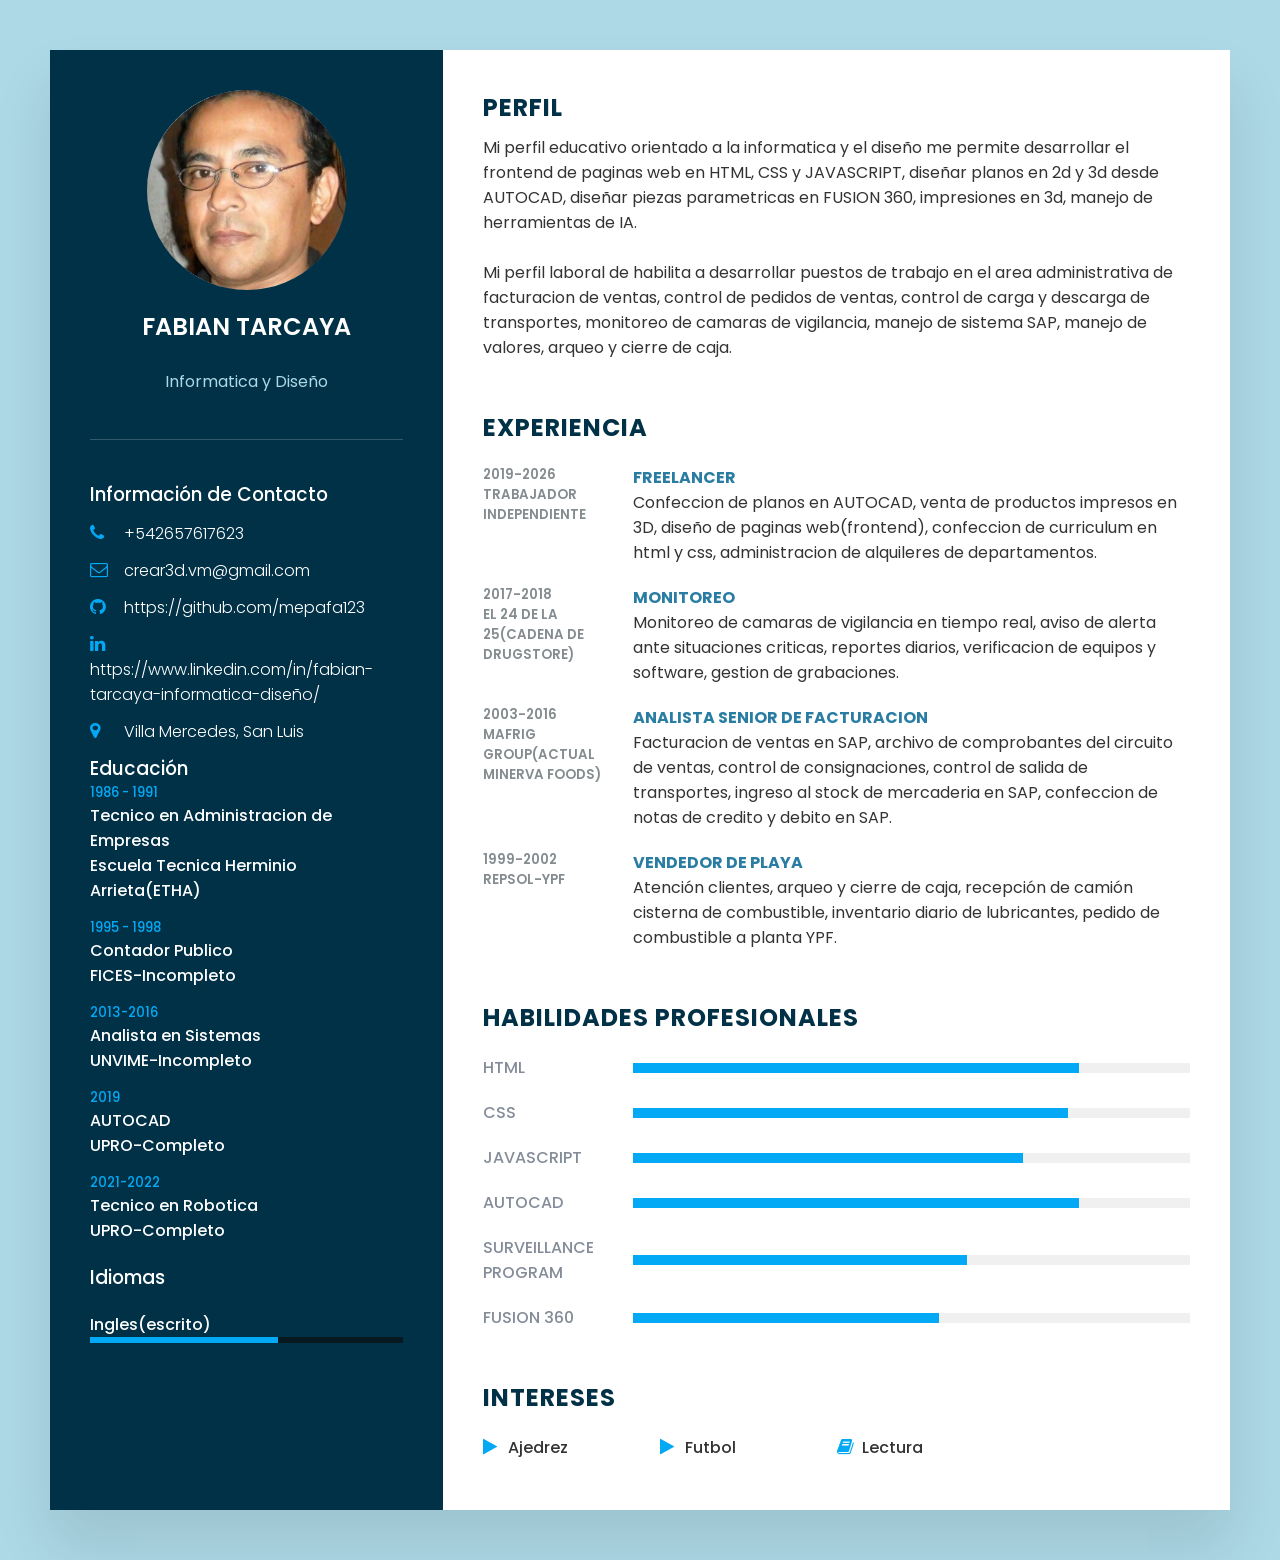
==== index.html @ 3ef65f1b "Rename cvprueba2.html to index.html" ====
<!DOCTYPE html>
<html lang="es">
<head>
    <meta charset="UTF-8">
    <meta name="viewport" content="width=device-width, initial-scale=1.0">
    <title>CV Responsive3</title>
    <link rel="stylesheet" href="cvprueba2.css">
    <link rel="stylesheet" href="https://cdnjs.cloudflare.com/ajax/libs/font-awesome/4.7.0/css/font-awesome.css" integrity="sha512-5A8nwdMOWrSz20fDsjczgUidUBR8liPYU+WymTZP1lmY9G6Oc7HlZv156XqnsgNUzTyMefFTcsFH/tnJE/+xBg==" crossorigin="anonymous" referrerpolicy="no-referrer">
</head>
<body>
    <div class="container">
        <div class="left-side">
            <div class="ProfileText">
                <div class="imgBx">
                    <img src="cvmampower.jpg">
                </div>
                <h2>Fabian Tarcaya</h2>
                <br>
                <span>Informatica y Diseño</span>
                <br>
            </div>
            <div class="ContactInfo">
                <h3 class="title">Información de Contacto</h3>
                <ul>
                    <li>
                        <span class="icon"><i class="fa fa-phone" aria-hidden="true"></i></span>
                        <span class="text">+542657617623</span>
                    </li>
                    <li>
                        <span class="icon"><i class="fa fa-envelope-o" aria-hidden="true"></i></span>
                        <span class="text">crear3d.vm@gmail.com</span>
                    </li>
                    <li>
                        <span class="icon"><i class="fa fa-github" aria-hidden="true"></i></span>
                        <span class="text">https://github.com/mepafa123</span>
                    </li>
                    <li>
                        <span class="icon"><i class="fa fa-linkedin" aria-hidden="true"></i></span>
                        <span class="text">https://www.linkedin.com/in/fabian-tarcaya-informatica-diseño/</span>
                    </li>
                    <li>
                        <span class="icon"><i class="fa fa-map-marker" aria-hidden="true"></i></span>
                        <span class="text">Villa Mercedes, San Luis</span>
                    </li>
                </ul>
            </div>
            <div class="ContactInfo-Educación">
                <h3 class="title">Educación</h3>
                <ul>
                    <li>
                        <h5>1986 - 1991</h5>
                        <h4>Tecnico en Administracion de Empresas</h4>
                        <h4>Escuela Tecnica Herminio Arrieta(ETHA)</h4>
                    </li>
                    <li>
                        <h5>1995 - 1998</h5>
                        <h4>Contador Publico</h4>
                        <h4>FICES-Incompleto</h4>
                    </li>
                    <li>
                        <h5>2013-2016</h5>
                        <h4>Analista en Sistemas</h4>
                        <h4>UNVIME-Incompleto</h4>
                    </li>
                    <li>
                        <h5>2019</h5>
                        <h4>AUTOCAD</h4>
                        <h4>UPRO-Completo</h4>
                    </li>
                    <li>
                        <h5>2021-2022</h5>
                        <h4>Tecnico en Robotica</h4>
                        <h4>UPRO-Completo</h4>
                    </li>
                </ul>
            </div>
            <div class="ContactInfo-Idiomas">
                <h3 class="title">Idiomas</h3>
                <ul>
                    <li>
                        <span class="text">Ingles(escrito)</span>
                        <span class="percent">
                            <div style="width: 60%"></div>
                        </span>
                    </li>
                </ul>
            </div>    
        </div>
        <div class="right-side">
            <div class="about">
                <h2 class="title2">Perfil</h2>
                <p>Mi perfil educativo orientado a la informatica y el diseño me permite desarrollar el frontend de paginas web en HTML, CSS y JAVASCRIPT, diseñar planos en 2d y 3d desde AUTOCAD, diseñar piezas parametricas en FUSION 360, impresiones en 3d, manejo de herramientas de IA.<br><br>
                Mi perfil laboral de habilita a desarrollar puestos de trabajo en el area administrativa de facturacion de ventas, control de pedidos de ventas, control de carga y descarga de transportes, monitoreo de camaras de vigilancia, manejo de sistema SAP, manejo de valores, arqueo y cierre de caja.<br> </p>
            </div>
            <div class="about">
                <h2 class="title2">Experiencia</h2>
                <div class="box">
                    <div class="year-company">
                        <h5>2019-2026</h5>
                        <h5>Trabajador Independiente</h5>
                    </div> 
                    <div class="text">
                        <h4>Freelancer</h4>
                        <p>Confeccion de planos en AUTOCAD, venta de productos impresos en 3D, diseño de paginas web(frontend), confeccion de curriculum en html y css, administracion de alquileres de departamentos.
                        </p>
                    </div>
                </div>  
                <div class="box">
                    <div class="year-company">
                        <h5>2017-2018</h5>
                        <h5>EL 24 DE LA 25(cadena de drugstore)</h5>
                    </div> 
                    <div class="text">
                        <h4>Monitoreo</h4>
                        <p>Monitoreo de camaras de vigilancia en tiempo real, aviso de alerta ante situaciones criticas, reportes diarios, verificacion de equipos y software, gestion de grabaciones.
                        </p>
                    </div>
                </div>  
                <div class="box">
                    <div class="year-company">
                        <h5>2003-2016</h5>
                        <h5>Mafrig Group(actual Minerva Foods)</h5> 
                    </div>
                    <div class="text">
                        <h4>Analista Senior de facturacion</h4>
                        <p>Facturacion de ventas en SAP, archivo de comprobantes del circuito de ventas, control de consignaciones, control de salida de transportes, ingreso al stock de mercaderia en SAP, confeccion de notas de credito y debito en SAP.
                        </p>
                    </div>     
                </div>  
                <div class="box">
                    <div class="year-company">
                        <h5>1999-2002</h5>
                        <h5>Repsol-YPF</h5>
                    </div> 
                    <div class="text">
                        <h4>Vendedor de Playa</h4>
                        <p>Atención clientes, arqueo y cierre de caja, recepción de camión cisterna de combustible, inventario diario de lubricantes, pedido de combustible a planta YPF.
                        </p>
                    </div>
                </div>  
            </div>
            <div class="about skills">
                <h2 class="title2">Habilidades Profesionales</h2>
                <div class="box">
                    <h4>HTML</h4>
                    <div class="percent">
                        <div style="width: 80%;"></div>
                    </div>
                </div>
                <div class="box">
                    <h4>CSS</h4>
                    <div class="percent">
                        <div style="width: 78%;"></div>
                    </div>
                </div>
                <div class="box">
                    <h4>JAVASCRIPT</h4>
                    <div class="percent">
                        <div style="width: 70%;"></div>
                    </div>
                </div>
                <div class="box">
                    <h4>AUTOCAD</h4>
                    <div class="percent">
                        <div style="width: 80%;"></div>
                    </div>
                </div>
                <div class="box">
                    <h4>SURVEILLANCE PROGRAM</h4>
                    <div class="percent">
                        <div style="width: 60%;"></div>
                    </div>
                </div>
                <div class="box">
                    <h4>FUSION 360</h4>
                    <div class="percent">
                        <div style="width: 55%;"></div>
                    </div>
                </div>
            </div>
            <div class="about interest">
                <h2 class="title2">Intereses</h2>
                <ul>
                    <li><i class="fa fa-play" aria-hidden="true"></i>Ajedrez</li>
                    <li><i class="fa fa-play" aria-hidden="true"></i>Futbol</li>
                    <li><i class="fa fa-book" aria-hidden="true"></i>Lectura</li>
                </ul>
            </div>
        </div>
    </div>
</body>
</html>
---- cvprueba2.css ----
@import url("https://fonts.googleapis.com/css?family=Poppins:200,300,400,500,600,700,800,900&display=swap");

*{
    margin: 0;
    padding: 0;
    box-sizing: border-box;
    font-family: Poppins, sans-serif;
}
body{
    background: lightblue;
    display: flex;
    justify-content: center;
    align-items: center;
    min-height: 100vh;
}
.container{
    position: relative;
    width: 100%;

    background: #fff;
    margin: 50px;
    display: grid;
    grid-template-columns: 1fr 2fr;
    box-shadow: 0 35px 55px rgba(0,0,0,0.1);
}
.container .left-side{
    position: relative;
    background: #003147;
    padding: 40px;
}
.ProfileText{
    position: relative;
    display: flex;
    flex-direction: column;
    align-items: center;
    padding-bottom: 20px;
    border-bottom: 1px solid rgba(255,255, 255, 0.2);
}
.ProfileText .imgBx{
    position: relative;
    width: 200px;
    height: 200px;
    border-radius: 50%;
    overflow: hidden;
}
.ProfileText .imgBx img{
    position: absolute;
    top: 0;
    left: 0;
    width: 100%;
    height: 100%;
    object-fit: cover;
}
.ProfileText h2{
    color: #fff;
    font-size: 1.5  em;
    margin-top: 20px;
    text-transform: uppercase;
    text-align: center;
    font-weight: 600;
    line-height: 1.4em;
}
.ProfileText span{
    color: lightblue;
    font-size: 1em;
}
.ContactInfo {
    padding-top: 40px;
}
.ContactInfo h3{
    color: #fff;
    font-weight: 500;
}
.tittle {
    color: #fff;
    text-transform: uppercase;
    font-weight: 600;
    letter-spacing: 1px;
    margin-bottom: 20px;
}
.ContactInfo ul{
    position: relative;
}
.ContactInfo ul li{
    position: relative;
    list-style: none;
    margin: 10px 0;
    cursor: pointer;
}
.ContactInfo ul li .icon{
    display: inline-block;
    width: 30px;
    font-size: 18px;
    color: #03a9f4;
}
.ContactInfo ul li span{
    color:#fff;
    font-weight: 300;
}
.ContactInfo-Educación li{
    margin-bottom: 15px;
}
.ContactInfo-Educación h5{
    color: #03a9f4;
    font-weight: 500;
}
.ContactInfo-Educación h4:nth-child(2){
    color: #fff;
    font-weight: 500;
}
.ContactInfo-Educación h4{
    color: #fff;
    font-weight: 500;
}
.ContactInfo-Educación h3{
    color: #fff;
    font-weight: 500;
}
.ContactInfo-Educación ul li{
    list-style: none;
}
.ContactInfo-Idiomas h3{
    color: #fff;
    font-weight: 500;
    margin: 20px 0;
}
.ContactInfo-Idiomas .text{
    color: #fff;
    font-weight: 500;
}
.ContactInfo-Idiomas .percent{
    position: relative;
    width: 100%;
    height: 6px;
    background: #081921;
    display: block;
    margin-top: 5px 0;
}
.ContactInfo-Idiomas .percent div{
    position: absolute;
    top: 0;
    left: 0;
    height: 100%;
    background: #03a9f4;
}
.ContactInfo-Idiomas ul li{
    margin: 10px 0;
    list-style: none;
}
.container .right-side{
    position: relative;
    background: fff;
    padding: 40px;
}
.about{
    margin-bottom: 50px;
}
.about:last-child{
    margin-bottom: 0;
}
.title2{
    color: #003147;
    text-transform: uppercase;
    letter-spacing: 1px;
    margin-bottom: 10px;
}
p{
    color: #333;
}
.about .box{
    display: flex;
    flex-direction: row;
    margin: 20px 0;
}
.about .box .year-company{
    min-width: 150px;
}
.about .box .year-company h5{
    text-transform: uppercase;
    color: #848c90;
    font-weight: 600;
}
.about .box .text h4{
    text-transform: uppercase;
    color: #2a7da2;
    font-size: 16px;
}
.skills .box{
    position: relative;
    width: 100%;
    display: grid;
    grid-template-columns: 150px 1fr;
    justify-content: center;
    align-items: center;
}
.skills .box h4{
    text-transform: uppercase;
    color: #848c99;
    font-weight: 500;
}
.skills .box .percent{
    position: relative;
    width: 100%;
    height: 10px;
    background: #f0f0f0;
}
.skills .box .percent div{
    position: absolute;
    top: 0;
    left: 0;
    height: 100%;
    background: #03a9f4;
}
.interest ul{
    display: grid;
    grid-template-columns: repeat(4, 1fr);
}
.interest ul li{
    list-style: none;
    color: #333;
    font-weight: 500;
    margin: 10px 0;
}
.interest ul li .fa{
    color: #03a9f4;
    font-size: 18px;
    width: 25px;
}
@media (max-width: 1000px){
    .container
    {
        margin: 10px;
        grid-template-columns: repeat(1,1fr);
    }
    .interest ul
    {   
        grid-template-columns: repeat(2, 1fr);
    }
}
@media (max-width: 600px){
    .about .box
    {
        flex-direction: column;
    }
    .about .box .year-company
    {
        margin-bottom: 5px;
    }
    .interest ul
    {
    grid-template-columns: repeat(1, 1fr);
    }
    .skills .box
    {
        grid-template-columns: repeat(1,1fr);
    }
}
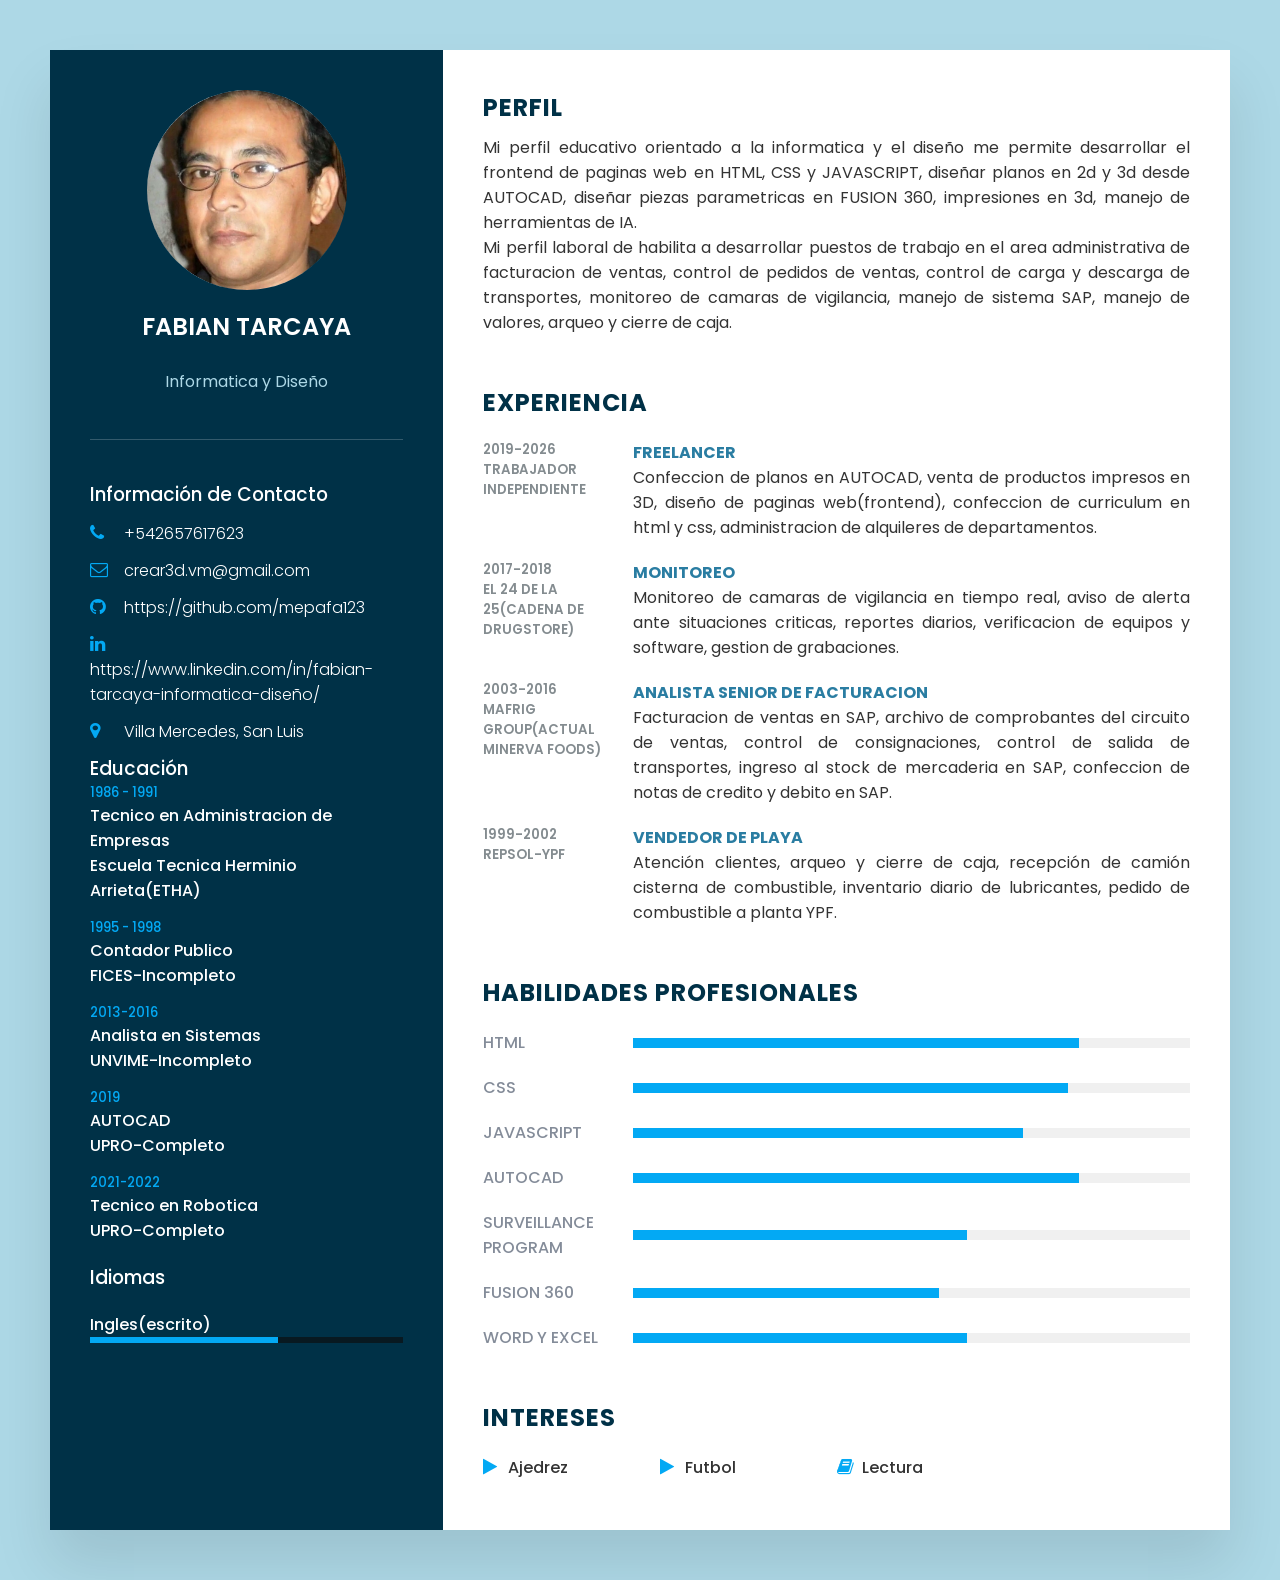
==== commit f82ee9ef: "Update index.html" ====
--- a/index.html
+++ b/index.html
@@ -89,7 +89,7 @@
         <div class="right-side">
             <div class="about">
                 <h2 class="title2">Perfil</h2>
-                <p>Mi perfil educativo orientado a la informatica y el diseño me permite desarrollar el frontend de paginas web en HTML, CSS y JAVASCRIPT, diseñar planos en 2d y 3d desde AUTOCAD, diseñar piezas parametricas en FUSION 360, impresiones en 3d, manejo de herramientas de IA.<br><br>
+                <p>Mi perfil educativo orientado a la informatica y el diseño me permite desarrollar el frontend de paginas web en HTML, CSS y JAVASCRIPT, diseñar planos en 2d y 3d desde AUTOCAD, diseñar piezas parametricas en FUSION 360, impresiones en 3d, manejo de herramientas de IA.<br>
                 Mi perfil laboral de habilita a desarrollar puestos de trabajo en el area administrativa de facturacion de ventas, control de pedidos de ventas, control de carga y descarga de transportes, monitoreo de camaras de vigilancia, manejo de sistema SAP, manejo de valores, arqueo y cierre de caja.<br> </p>
             </div>
             <div class="about">
@@ -177,6 +177,12 @@
                         <div style="width: 55%;"></div>
                     </div>
                 </div>
+                <div class="box">
+                    <h4>WORD Y EXCEL</h4>
+                    <div class="percent">
+                        <div style="width: 60%;"></div>
+                    </div>
+                </div>
             </div>
             <div class="about interest">
                 <h2 class="title2">Intereses</h2>
--- a/cvprueba2.css
+++ b/cvprueba2.css
@@ -166,6 +166,7 @@
 }
 p{
     color: #333;
+    text-align: justify;
 }
 .about .box{
     display: flex;
